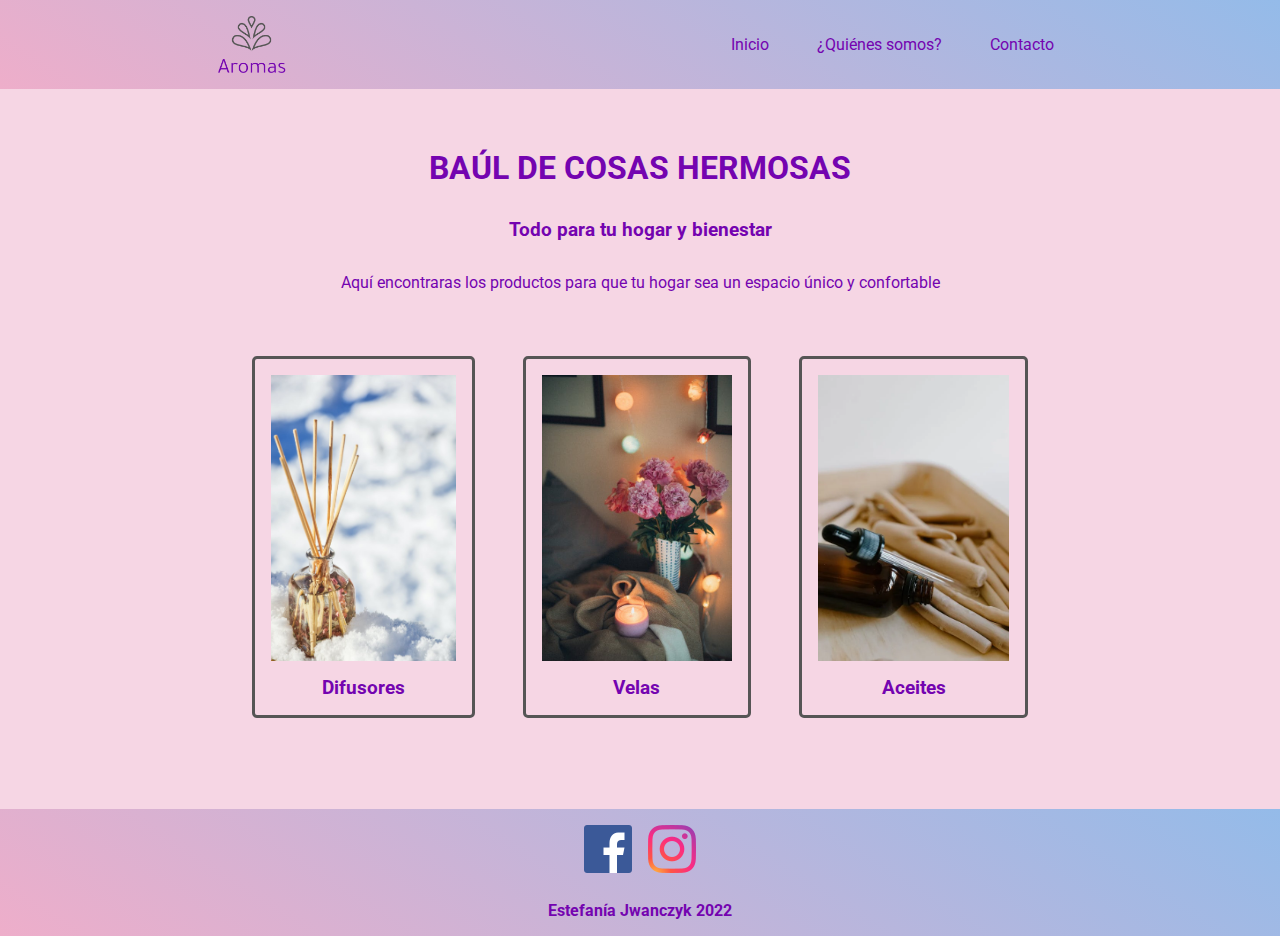
==== index.html @ 0d20321c "cambios varios en la pagina" ====
<!DOCTYPE html>
<html lang="es">
  <head>
    <meta charset="UTF-8">
    <meta http-equiv="X-UA-Compatible" content="IE=edge">
    <meta name="viewport" content="width=device-width, initial-scale=1.0">
    
    <title>Document</title>
    <link rel="stylesheet" href="styles.css">
    <link rel="preconnect" href="https://fonts.googleapis.com">
    <link rel="preconnect" href="https://fonts.gstatic.com" crossorigin>
    <link href="https://fonts.googleapis.com/css2?family=Raleway&family=Roboto&display=swap" rel="stylesheet">
  </head>
  <body>
    <header>
      <nav class="contenedor-nav">
        
          <img class="logo-nav" src="img/logo_small.png" alt="logo empresa" width="100px" height="auto">
            
          <ul class="lista-de-links">
            <li>
              <a href="index.html">Inicio</a>
            </li>
            <li>
              <a href="about.html">¿Quiénes somos?</a>
            </li>
            <li>
              <a href="contact.html">Contacto</a>
            </li>
          </ul>
        
      </nav>
    </header>
    <main>
      <section class="contenedor-titulo-pag">
        <h1 class="titulo-pag"> Baúl de cosas hermosas </h1>
        <h3 class="subtitulo-pag"> Todo para tu hogar y bienestar </h3>
        <p class="parrafo-titulo"> Aquí encontraras los productos para que tu hogar sea un espacio único y confortable </p>
      </section>
      <section class="contenedor-tarjetas">
        <div class="tarjeta">
          <img src="img/difusor.jpeg" alt="difusor" width="250px" height="auto">
          <h3> Difusores </h3>
        </div>
        <div class="tarjeta">
          <img src="img/vela.jpeg" alt="vela" width="250px" height="auto">
          <h3> Velas </h3>
        </div>
        <div class="tarjeta">
          <img src="img/aceite.webp" alt="aceite" width="250px" height="auto">
          <h3> Aceites </h3>
        </div>
      </section>
    </main>
    <footer>
      <div class="contenedor-link-footer">
        <a href="https://www.facebook.com/" target="_blank">
          <img src="img/logo-fb.png" alt="logo facebook">
        </a>
        <a href="https://www.instagram.com/" target="_blank">
          <img src="img/logo-ig.png" alt="logo instagram">
        </a>
      </div>
      <div class="contenedor-descripcion-footer">
        <h4> Estefanía Jwanczyk 2022 </h4>
      </div>
    </footer>
  </body>
</html>
---- styles.css ----
* {
    padding: 0;
    margin: 0;
    box-sizing: border-box;
    font-family: 'Roboto', sans-serif; 
    color: #7404b0;
}

header {
    background: linear-gradient(32deg, rgba(238,174,202,1) 0%, rgba(148,187,233,1) 100%);
    max-height: 15vh;
}

.contenedor-nav {
    display: flex;
    justify-content: space-around;
}

.logo-nav {
    padding: 1rem;
}
.lista-de-links {
    display: flex;
    justify-content: space-between;
    align-items: center;
}

.lista-de-links li {    
    list-style: none;
    padding: 0rem 1.5rem;
}

.lista-de-links li a {
    text-decoration: none;
    color: #7404b0;
}

footer {
    display: flex;
    justify-content: center;
    align-items: center;
    flex-direction: column;
    padding: 1rem 0rem;
    gap: 1.5rem;
    background: linear-gradient(32deg, rgba(238,174,202,1) 0%, rgba(148,187,233,1) 100%);
}

.contenedor-link-footer {
    display: flex;
    justify-content: center;
    gap: 1rem;
}


main {
    display: flex;
    justify-content: center;
    align-items: center;
    flex-direction: column;
    background-color: rgba(238,174,202,0.5);
    min-height: 80vh;
}

.contenedor-titulo-pag {
    display: flex;
    justify-content: center;
    align-items: center;
    flex-direction: column;
}

.titulo-pag {
    padding: 1rem;
    text-transform: uppercase;
}

.subtitulo-pag {
    padding: 1rem;
}

.parrafo-titulo {
    padding: 1rem;
}

.contenedor-tarjetas {
    padding: 3rem;
    display: flex;
    justify-content: space-between;
    gap: 3rem;
}

.tarjeta {
    display: flex;
    flex-direction: column;
    border: 3px solid #565555;
    border-radius: 5px;
    min-height: 350px;
    max-width: 250px;
}

.tarjeta img {
    width: 100%;
    padding: 1rem;
    max-height: 318px;
    object-fit: cover;
}

.tarjeta h3 {
    display: block;
    margin: auto;
    text-align: center;
    padding-bottom: 1rem;
}

.contenedor-produccion{
    display: flex;
    flex-direction: column;
    align-items: center;
    justify-content: center;
}

.contenedor-produccion h2 {
    padding: 2rem;
}

.contenedor-produccion a {
    padding: 2rem;
}

#parrafo-acerca {
    width: 50%;
}

.formulario {
    display: flex;
    flex-direction: column;
    justify-content: flex-start;
}

.titulo-formulario{
    padding: 2rem;
    display: block;

}

.direccion-email {
    padding: 2rem;
}

.direccion-email input{
    width: 200px;
}

.comentario {
    padding: 2rem;
}

.comentario label {
    display: block;
    padding-bottom: 1rem;
}

.comentario button {
    display: block;
    margin-top: 1rem;
}
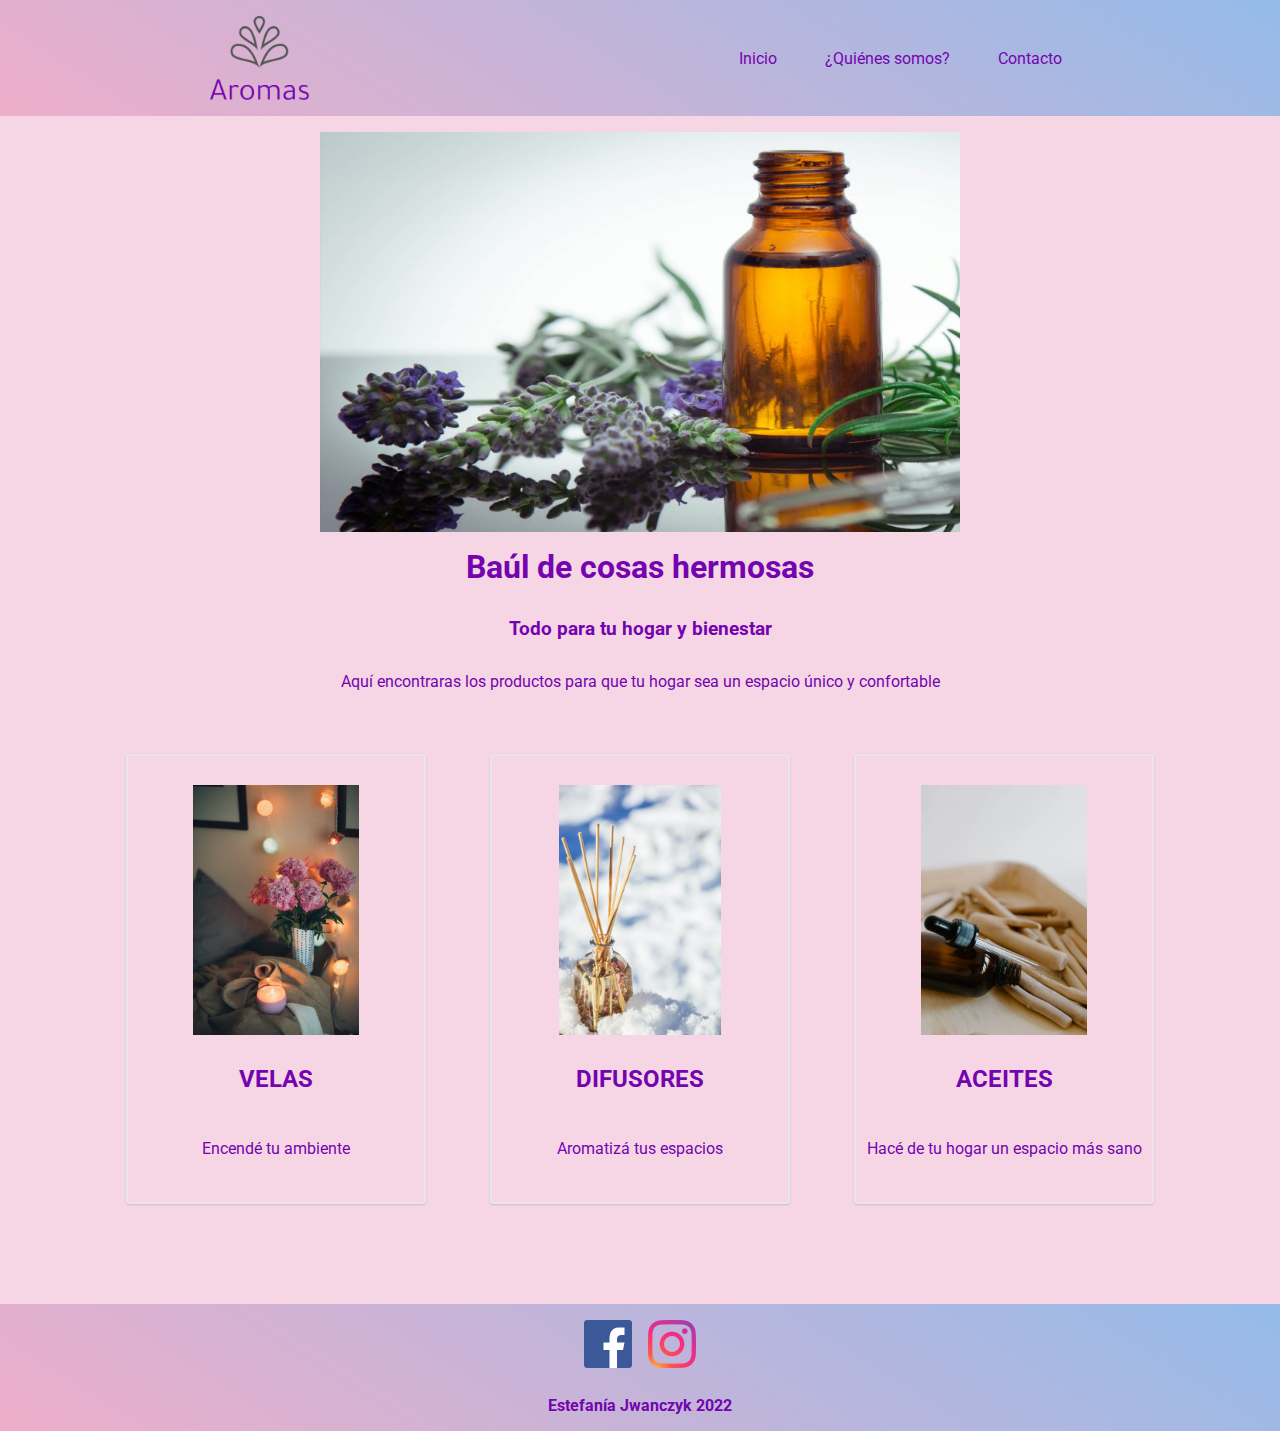
==== commit dfe15b97: "Bootstrap y responsive" ====
--- a/index.html
+++ b/index.html
@@ -10,6 +10,8 @@
     <link rel="preconnect" href="https://fonts.googleapis.com">
     <link rel="preconnect" href="https://fonts.gstatic.com" crossorigin>
     <link href="https://fonts.googleapis.com/css2?family=Raleway&family=Roboto&display=swap" rel="stylesheet">
+    <!-- CSS only -->
+    <link href="https://cdn.jsdelivr.net/npm/bootstrap@5.2.0-beta1/dist/css/bootstrap.min.css" rel="stylesheet" integrity="sha384-0evHe/X+R7YkIZDRvuzKMRqM+OrBnVFBL6DOitfPri4tjfHxaWutUpFmBp4vmVor" crossorigin="anonymous">
   </head>
   <body>
     <header>
@@ -32,32 +34,101 @@
       </nav>
     </header>
     <main>
-      <section class="contenedor-titulo-pag">
-        <h1 class="titulo-pag"> Baúl de cosas hermosas </h1>
-        <h3 class="subtitulo-pag"> Todo para tu hogar y bienestar </h3>
-        <p class="parrafo-titulo"> Aquí encontraras los productos para que tu hogar sea un espacio único y confortable </p>
-      </section>
-      <section class="contenedor-tarjetas">
-        <div class="tarjeta">
-          <img src="img/difusor.jpeg" alt="difusor" width="250px" height="auto">
-          <h3> Difusores </h3>
-        </div>
-        <div class="tarjeta">
-          <img src="img/vela.jpeg" alt="vela" width="250px" height="auto">
-          <h3> Velas </h3>
-        </div>
-        <div class="tarjeta">
-          <img src="img/aceite.webp" alt="aceite" width="250px" height="auto">
-          <h3> Aceites </h3>
+      <section class="contenedor-carousel">
+        <div class="container-fluid">
+          <div class="row">
+            <div class="col-12 col-md-12">
+              <div id="carouselExampleControls" class="carousel slide" data-bs-ride="carousel">
+                <div class="carousel-inner">
+                  <div class="carousel-item active">
+                    <img src="img/Aromaterapia-scaled.jpg" class="d-block w-100" alt="...">
+                  </div>
+                  <div class="carousel-item">
+                    <img src="img/difusor.jpg" class="d-block w-100" alt="...">
+                  </div>
+                  <div class="carousel-item">
+                    <img src="img/descarga.webp" class="d-block w-100" alt="...">
+                  </div>
+                </div>
+                <button class="carousel-control-prev" type="button" data-bs-target="#carouselExampleControls" data-bs-slide="prev">
+                  <span class="carousel-control-prev-icon" aria-hidden="true"></span>
+                  <span class="visually-hidden">Previous</span>
+                </button>
+                <button class="carousel-control-next" type="button" data-bs-target="#carouselExampleControls" data-bs-slide="next">
+                  <span class="carousel-control-next-icon" aria-hidden="true"></span>
+                  <span class="visually-hidden">Next</span>
+                </button>
+              </div>
+            </div>
+          </div>
         </div>
       </section>
+      
+      <section class="contenedor-titulo-pag">
+        <div class="container">
+          <div class="row" >
+            <div class="col-12 col-md-12" id="contenedor-titulo">
+              <h1 class="titulo-pag"> Baúl de cosas hermosas </h1>
+              <h3 class="subtitulo-pag"> Todo para tu hogar y bienestar </h3>
+              <p class="parrafo-titulo"> Aquí encontraras los productos para que tu hogar sea un espacio único y confortable </p>                    
+            </div>
+          </div>
+        </div>
+        
+      </section>
+      
+    <section class="cards">
+       
+        <div class="card 1">
+            <picture class="thumbnail vela">
+                <img src="img/vela.jpeg" alt="Vela" class="vela" >
+                <div class="card-content">
+                    <h2 class="card-title">
+                        Velas
+                    </h2>
+                    <p class="card-content-p">
+                        Encendé tu ambiente
+                    </p>
+                </div>
+            </picture>
+
+        </div>
+        <div class="card 2">
+            <picture class="thumbnail difusor">
+                <img src="img/difusor.jpeg" alt="Difusor" class="difusor" >
+                <div class="card-content">
+                    <h2 class="card-title">
+                        Difusores
+                    </h2>
+                    <p class="card-content-p">
+                        Aromatizá tus espacios
+                    </p>
+                </div>
+            </picture>
+        </div>
+        <div class="card 3">
+            <picture class="thumbnail aceite">
+                <img src="img/aceite.webp" alt="Aceite" class="aceite" >
+                <div class="card-content">
+                    <h2 class="card-title">
+                        Aceites
+                    </h2>
+                    <p class="card-content-p">
+                        Hacé de tu hogar un espacio más sano
+                    </p>
+                </div>
+            </picture>
+
+        </div>
+              
+    </section>
     </main>
     <footer>
       <div class="contenedor-link-footer">
-        <a href="https://www.facebook.com/" target="_blank">
+        <a href="https://www.facebook.com/" target="_blank" class="logo-footer">
           <img src="img/logo-fb.png" alt="logo facebook">
         </a>
-        <a href="https://www.instagram.com/" target="_blank">
+        <a href="https://www.instagram.com/" target="_blank" class="logo-footer">
           <img src="img/logo-ig.png" alt="logo instagram">
         </a>
       </div>
@@ -65,5 +136,7 @@
         <h4> Estefanía Jwanczyk 2022 </h4>
       </div>
     </footer>
+    <!-- JavaScript Bundle with Popper -->
+    <script src="https://cdn.jsdelivr.net/npm/bootstrap@5.2.0-beta1/dist/js/bootstrap.bundle.min.js" integrity="sha384-pprn3073KE6tl6bjs2QrFaJGz5/SUsLqktiwsUTF55Jfv3qYSDhgCecCxMW52nD2" crossorigin="anonymous"></script>
   </body>
 </html>--- a/styles.css
+++ b/styles.css
@@ -1,7 +1,7 @@
 * {
     padding: 0;
     margin: 0;
-    box-sizing: border-box;
+    
     font-family: 'Roboto', sans-serif; 
     color: #7404b0;
 }
@@ -23,6 +23,8 @@
     display: flex;
     justify-content: space-between;
     align-items: center;
+    margin: 0;
+    text-align: center;
 }
 
 .lista-de-links li {    
@@ -62,16 +64,27 @@
 }
 
 .contenedor-titulo-pag {
-    display: flex;
-    justify-content: center;
-    align-items: center;
-    flex-direction: column;
-}
-
-.titulo-pag {
-    padding: 1rem;
-    text-transform: uppercase;
-}
+    width: 100%;
+    display: flex;    
+    justify-content: center;
+    align-items: center;
+    flex-direction: column;
+}
+
+.titulo-pag{
+    margin: 1rem;
+}
+
+.col-md{
+    margin: 1rem 0;
+}
+#contenedor-titulo{
+    display: flex;
+    justify-content: center;
+    text-align: center;
+    flex-direction: column;
+}
+
 
 .subtitulo-pag {
     padding: 1rem;
@@ -81,35 +94,81 @@
     padding: 1rem;
 }
 
-.contenedor-tarjetas {
-    padding: 3rem;
-    display: flex;
-    justify-content: space-between;
-    gap: 3rem;
-}
-
-.tarjeta {
-    display: flex;
-    flex-direction: column;
-    border: 3px solid #565555;
-    border-radius: 5px;
-    min-height: 350px;
-    max-width: 250px;
-}
-
-.tarjeta img {
+.cards {
+    margin-top: 15px;
+    display: flex;
+    height: 60%;
+    margin-left: 20px;
+    margin-right: 20px;
+    margin-bottom: 50px;
+    flex-wrap: wrap;
+    flex-direction: row;
+    align-items: center;
+    justify-content: center;
     width: 100%;
-    padding: 1rem;
-    max-height: 318px;
-    object-fit: cover;
-}
-
-.tarjeta h3 {
+
+}  
+
+.card {
+    border: 2px solid #e7e7e7;
+    border-radius: 4px;
+    padding: 0.5rem;
+    max-width: 300px;
+    display: flex;
+    justify-items: center;
+    height: 450px;
+    flex-basis: calc(50% - 40px);
+    justify-content: center;
+    flex-direction: column;
+    box-shadow: 0 1px 2px 0 rgb(0 0 0 / 15%);
+    margin: 2rem;
+    margin-bottom: 50px;
+    transition: all .2s ease-in-out;
+    box-sizing: border-box;
+}
+
+.thumbnail img {
     display: block;
+    border: 0;
+    width: auto;
+    height: 250px;
     margin: auto;
+    box-sizing: border-box;
+}
+.card-content h2{
+    text-transform: uppercase;
     text-align: center;
-    padding-bottom: 1rem;
-}
+    margin: 30px;
+}
+
+.card-title{
+    display: block;
+    font-size: 1.5em;
+    margin-block-start: 0.83em;
+    margin-block-end: 0.83em;
+    margin-inline-start: 0px;
+    margin-inline-end: 0px;
+    font-weight: bold;
+}
+
+.card-content-p{
+    display: block;
+    
+    margin-inline-start: 0px;
+    margin-inline-end: 0px;
+    word-break: break-all;
+    justify-self: center;
+    text-align: center;
+    padding: 1rem 0;
+
+}
+
+.card:hover {    
+    box-shadow: 0 10px 20px rgba(0, 0, 0, 0.19), 0 6px 6px rgba(0, 0, 0, 0.23);
+    margin-bottom: 54px;
+}
+
+
 
 .contenedor-produccion{
     display: flex;
@@ -137,30 +196,167 @@
 }
 
 .titulo-formulario{
-    padding: 2rem;
-    display: block;
-
-}
-
-.direccion-email {
-    padding: 2rem;
-}
-
-.direccion-email input{
-    width: 200px;
-}
-
-.comentario {
-    padding: 2rem;
-}
-
-.comentario label {
-    display: block;
-    padding-bottom: 1rem;
-}
-
-.comentario button {
-    display: block;
+    margin: 1rem;
+}
+
+
+.carousel-item img {
+    height: 400px;
+    object-fit: cover;
+}
+
+.carousel {
+  width:640px;
+  height:400px;
+}
+
+.container-fluid{
     margin-top: 1rem;
-}
-
+    overflow: hidden;
+}
+
+.btn-secondary{
+    margin: 1rem 0;
+    background-color: #7404b0;
+}
+
+
+@media screen and (max-width: 768px) {
+    body{
+        overflow-x: hidden;
+    }
+
+    .contenedor-nav{
+        flex-direction: column;
+    }
+
+    .logo-nav {
+        align-self: center;
+        width: 90px;
+        padding: 0.5rem;
+    }
+
+    .lista-de-links {
+        padding: 1rem 0;
+    }
+
+    header{
+        height: 15vh;
+    }
+
+    .carousel-item img {
+        height: 300px;
+        object-fit: cover;
+    }
+    
+    .carousel {
+      width:330px;
+      height:300px;
+    }
+    
+    .container-fluid{
+        margin-top: 1rem;
+        overflow: hidden;
+    }
+
+    .cards {
+        margin-top: 15px;
+        display: flex;
+        height: 60%;
+        margin-left: 20px;
+        margin-right: 20px;
+        margin-bottom: 50px;
+        flex-wrap: wrap;
+        flex-direction: row;
+        align-items: center;
+        justify-content: center;
+        width: 100%;
+    
+    } 
+
+    .cards{
+        margin-top: 15px;
+        display: grid;
+        grid-template-columns: 4;
+        grid-auto-rows: auto;
+        grid-column-gap: 2rem;
+        height: 60%;
+        margin-left: 20px;
+        margin-right: 20px;
+        margin-bottom: 50px;
+    }
+    .card{
+        max-width: 200px;
+        max-height: 300px;
+    }
+    .thumbnail img{
+        height: 175px;
+
+    }
+
+    .card-content h2 {
+        margin: 0;
+        margin-top: 0.5rem;
+    }
+
+    
+    .thumbnail img{
+        height: 150px;
+
+    }
+
+    .contenedor-produccion h2{
+        font-size: 1.2rem;
+    }
+
+    .contenedor-produccion iframe{
+        width: 350px;
+        height: 197px;
+    }
+
+
+
+    
+}
+
+@media screen and (max-width: 360px){
+    .carousel-item img {
+        height: 280px;
+        object-fit: cover;
+    }
+    
+    .carousel {
+      width:310px;
+      height:280px;
+    }
+
+    .thumbnail img{
+        height: 130px;
+
+    }
+
+    .card-content-p {
+        display: none;
+    }
+
+    .logo-footer img{
+        height: 30px;
+        width: 30px;
+
+    }
+
+    .contenedor-descripcion-footer h4{
+        font-size: 1rem;
+    }
+
+    .contenedor-produccion h2{
+        font-size: 1rem;
+    }
+
+    .contenedor-produccion iframe{
+        width: 300px;
+        height: 169px;
+    }
+
+
+}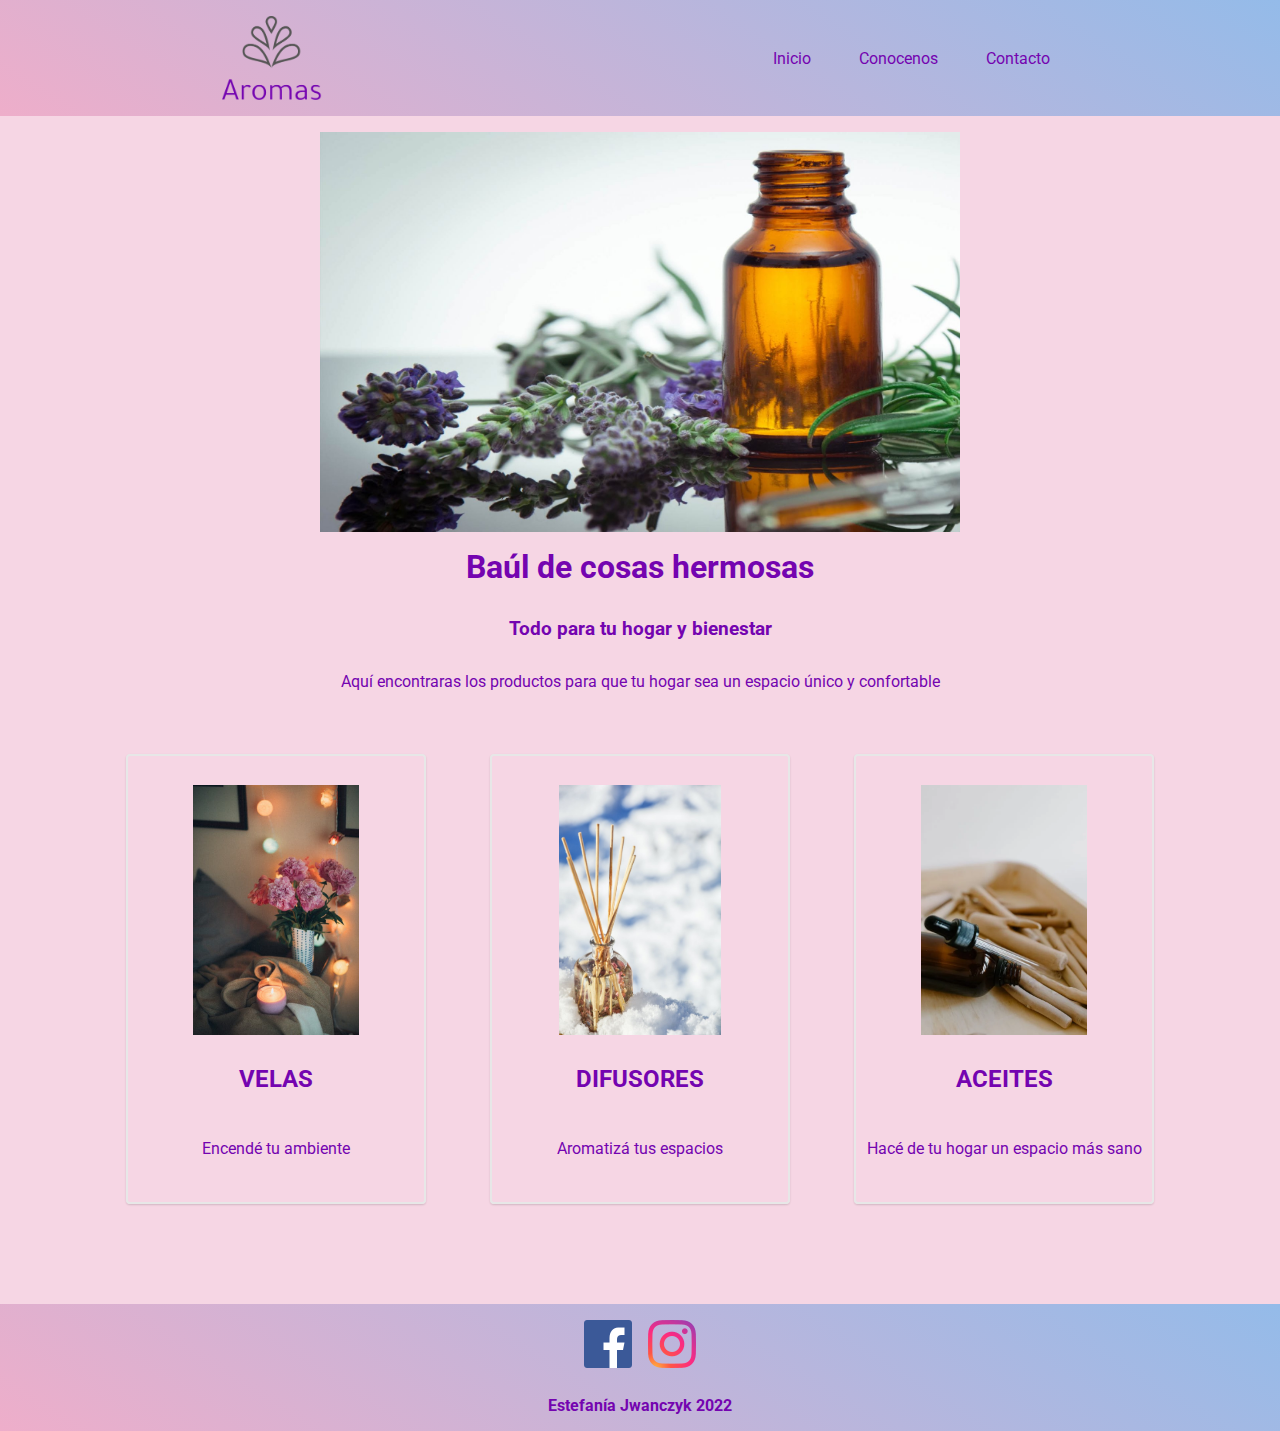
==== commit 2a2782a4: "cambios en titulo de nav" ====
--- a/index.html
+++ b/index.html
@@ -24,7 +24,7 @@
               <a href="index.html">Inicio</a>
             </li>
             <li>
-              <a href="about.html">¿Quiénes somos?</a>
+              <a href="about.html">Conocenos</a>
             </li>
             <li>
               <a href="contact.html">Contacto</a>
--- a/styles.css
+++ b/styles.css
@@ -314,6 +314,10 @@
         height: 197px;
     }
 
+    li a{
+        font-size: 0.9rem;
+    }
+
 
 
     
@@ -358,5 +362,10 @@
         height: 169px;
     }
 
+    li a{
+        font-size: 0.8rem;
+    }
+
+
 
 }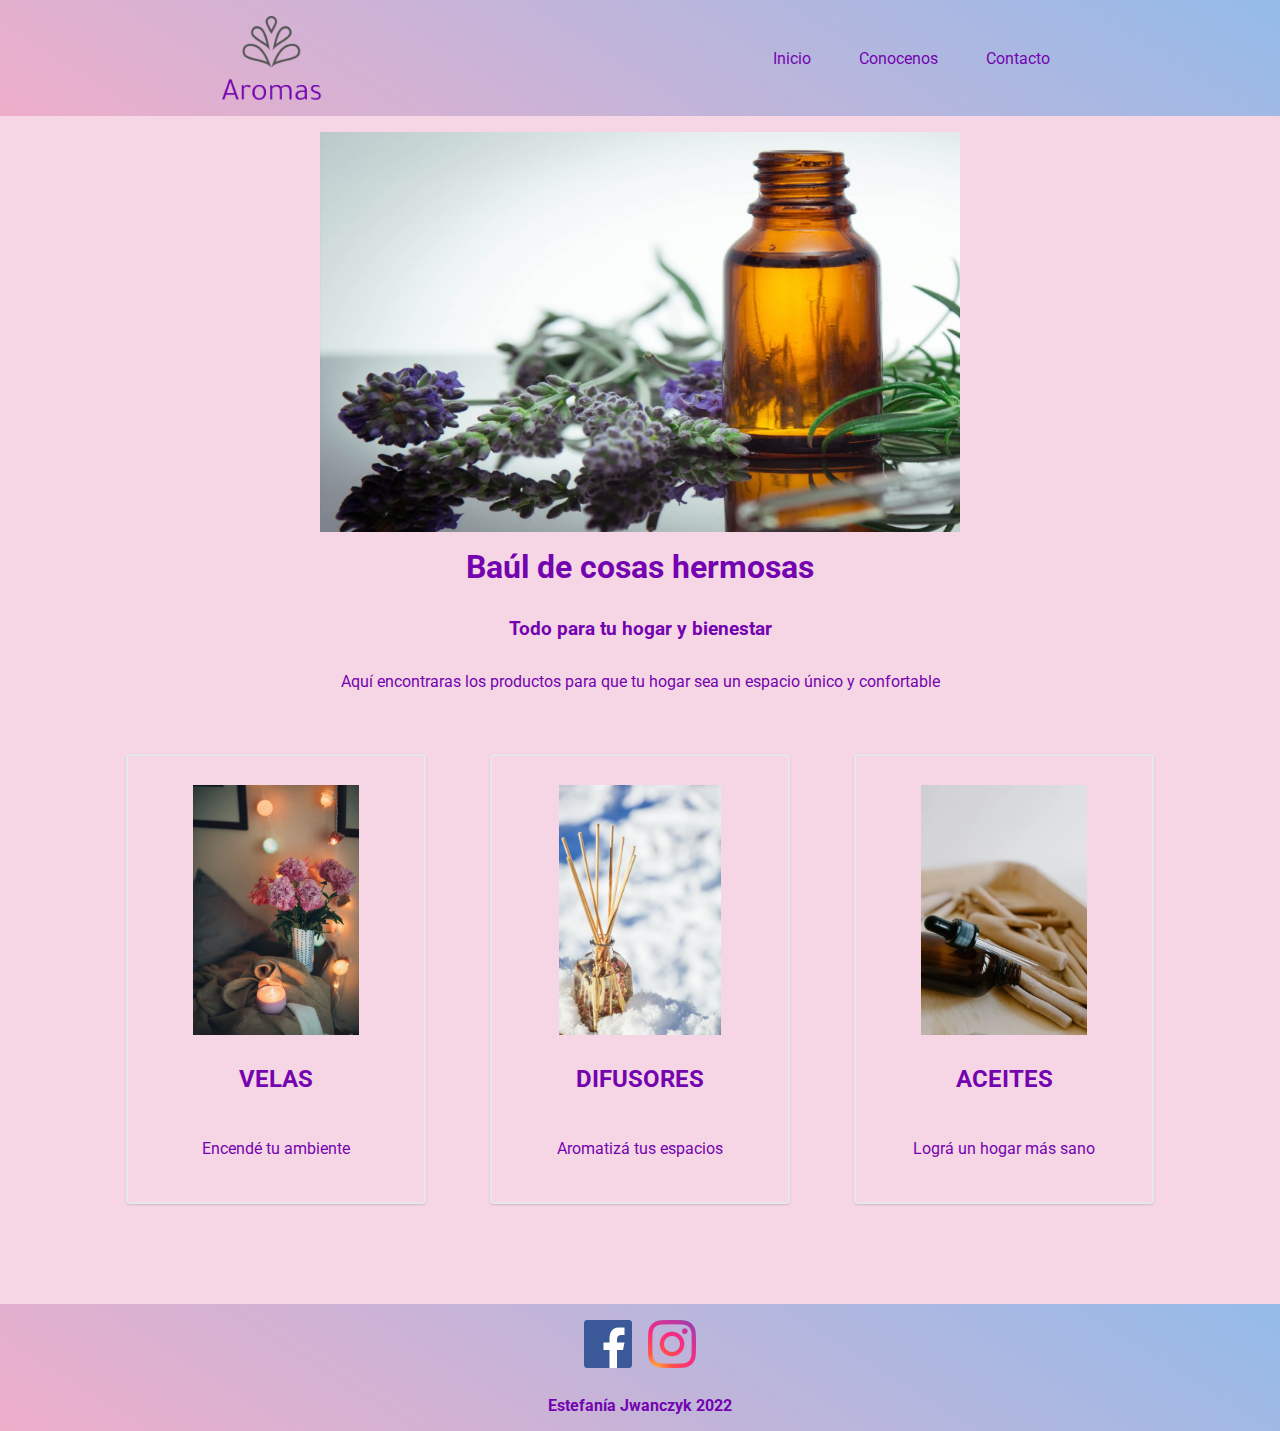
==== commit d9952967: "cambio tarjeta" ====
--- a/index.html
+++ b/index.html
@@ -114,7 +114,7 @@
                         Aceites
                     </h2>
                     <p class="card-content-p">
-                        Hacé de tu hogar un espacio más sano
+                        Lográ un hogar más sano
                     </p>
                 </div>
             </picture>
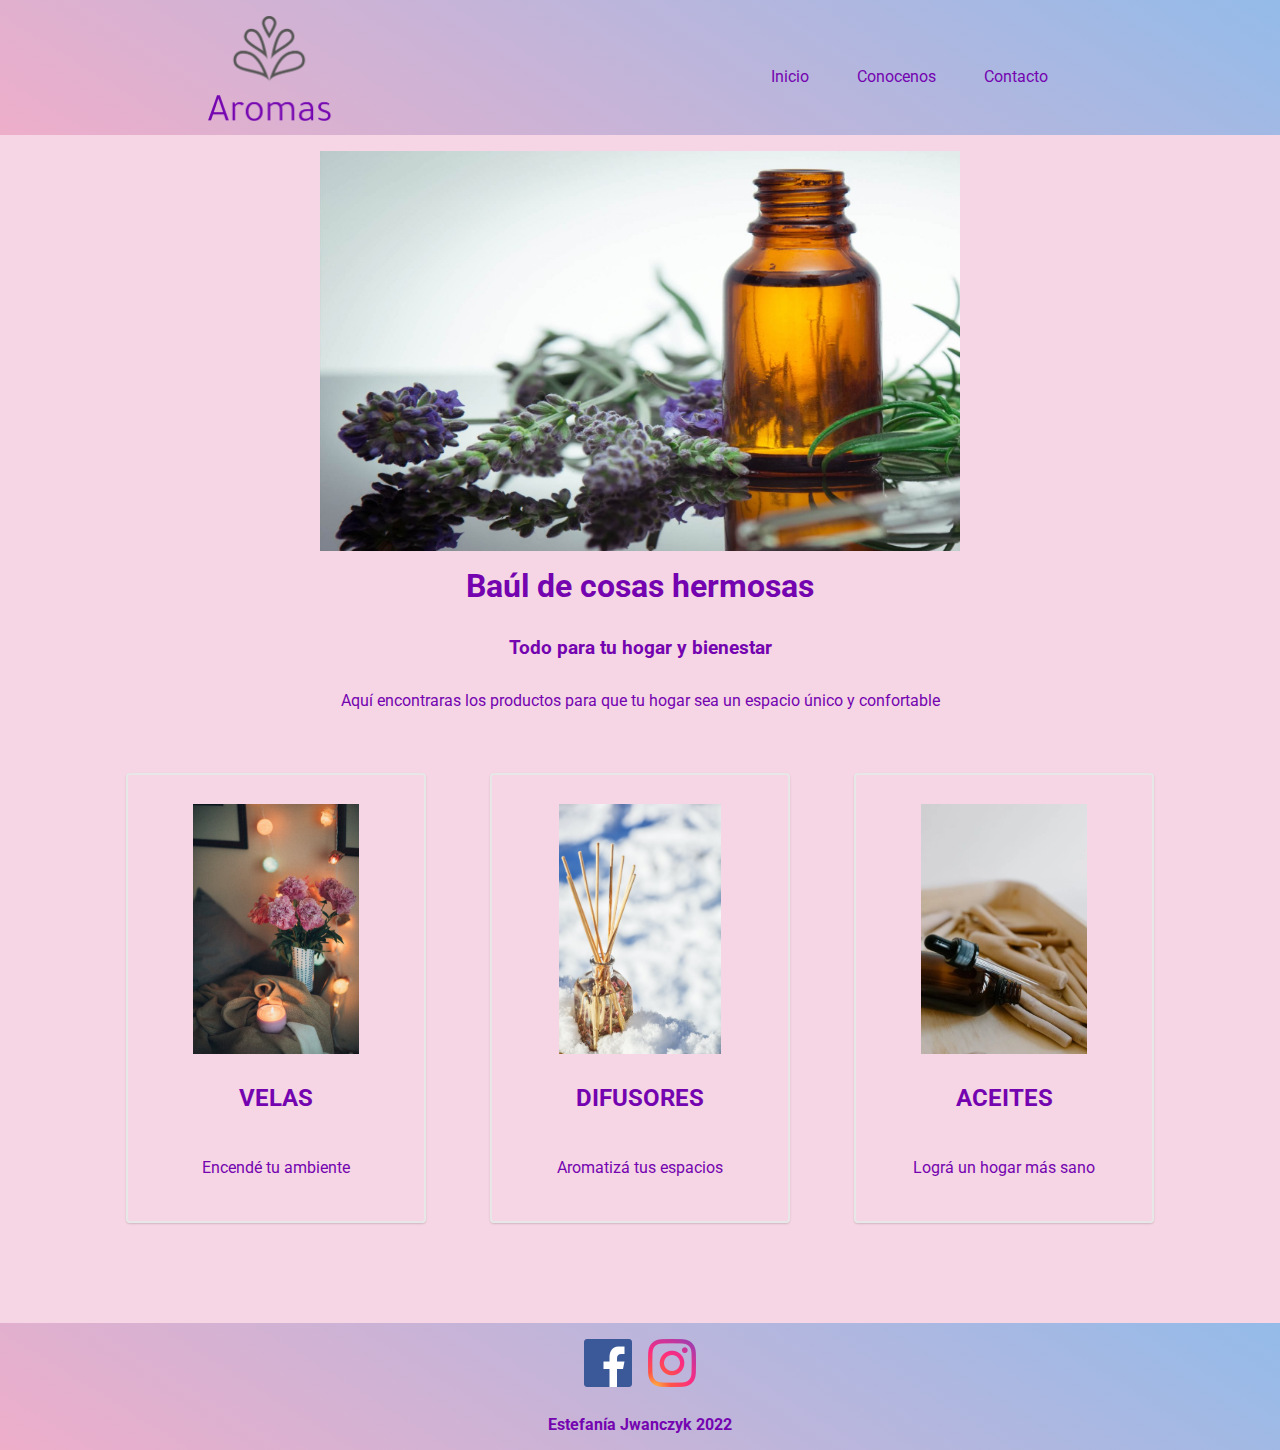
==== commit 76b8ed02: "arreglo navbar" ====
--- a/index.html
+++ b/index.html
@@ -15,9 +15,28 @@
   </head>
   <body>
     <header>
+      <nav class="contenedor-responsive">
+        <div class="logo-container">
+          <img class="logo-nav" src="img/logo_small.png" alt="logo empresa" width="100" height="auto">
+
+        </div>
+
+        <ul class="lista-de-links">
+          <li>
+            <a href="index.html">Inicio</a>
+          </li>
+          <li>
+            <a href="about.html">Conocenos</a>
+          </li>
+          <li>
+            <a href="contact.html">Contacto</a>
+          </li>
+        </ul>
+
+      </nav>
       <nav class="contenedor-nav">
         
-          <img class="logo-nav" src="img/logo_small.png" alt="logo empresa" width="100px" height="auto">
+          <img class="logo-nav" src="img/logo_small.png" alt="logo empresa" width="auto" height="auto">
             
           <ul class="lista-de-links">
             <li>
--- a/styles.css
+++ b/styles.css
@@ -10,14 +10,19 @@
     background: linear-gradient(32deg, rgba(238,174,202,1) 0%, rgba(148,187,233,1) 100%);
     max-height: 15vh;
 }
+.contenedor-responsive{
+    display: none;
+}
 
 .contenedor-nav {
     display: flex;
     justify-content: space-around;
+    height: 17vh;
 }
 
 .logo-nav {
-    padding: 1rem;
+    padding-bottom: 2rem;
+    padding-top: 1rem;
 }
 .lista-de-links {
     display: flex;
@@ -225,20 +230,42 @@
     body{
         overflow-x: hidden;
     }
+    header{
+        display: flex;
+        justify-content: center;
+        align-items: center;
+        flex-direction: column;
+        padding: 1rem 0rem;
+        gap: 1.5rem;
+        background: linear-gradient(32deg, rgba(238,174,202,1) 0%, rgba(148,187,233,1) 100%);
+    }
+    .logo-container{    
+        display: flex;
+        justify-content: center;
+        align-content: center;
+    }
+    .lista-de-links{
+        padding: 0;
+    }
 
     .contenedor-nav{
+        display: none;
+    }
+
+    .contenedor-responsive{
+        display: flex;
         flex-direction: column;
     }
 
     .logo-nav {
         align-self: center;
-        width: 90px;
-        padding: 0.5rem;
-    }
-
-    .lista-de-links {
-        padding: 1rem 0;
-    }
+        width: 65px;
+        padding-top: 0rem;
+        padding-bottom: 0.5rem;
+        justify-content: center;
+    }
+
+   
 
     header{
         height: 15vh;
